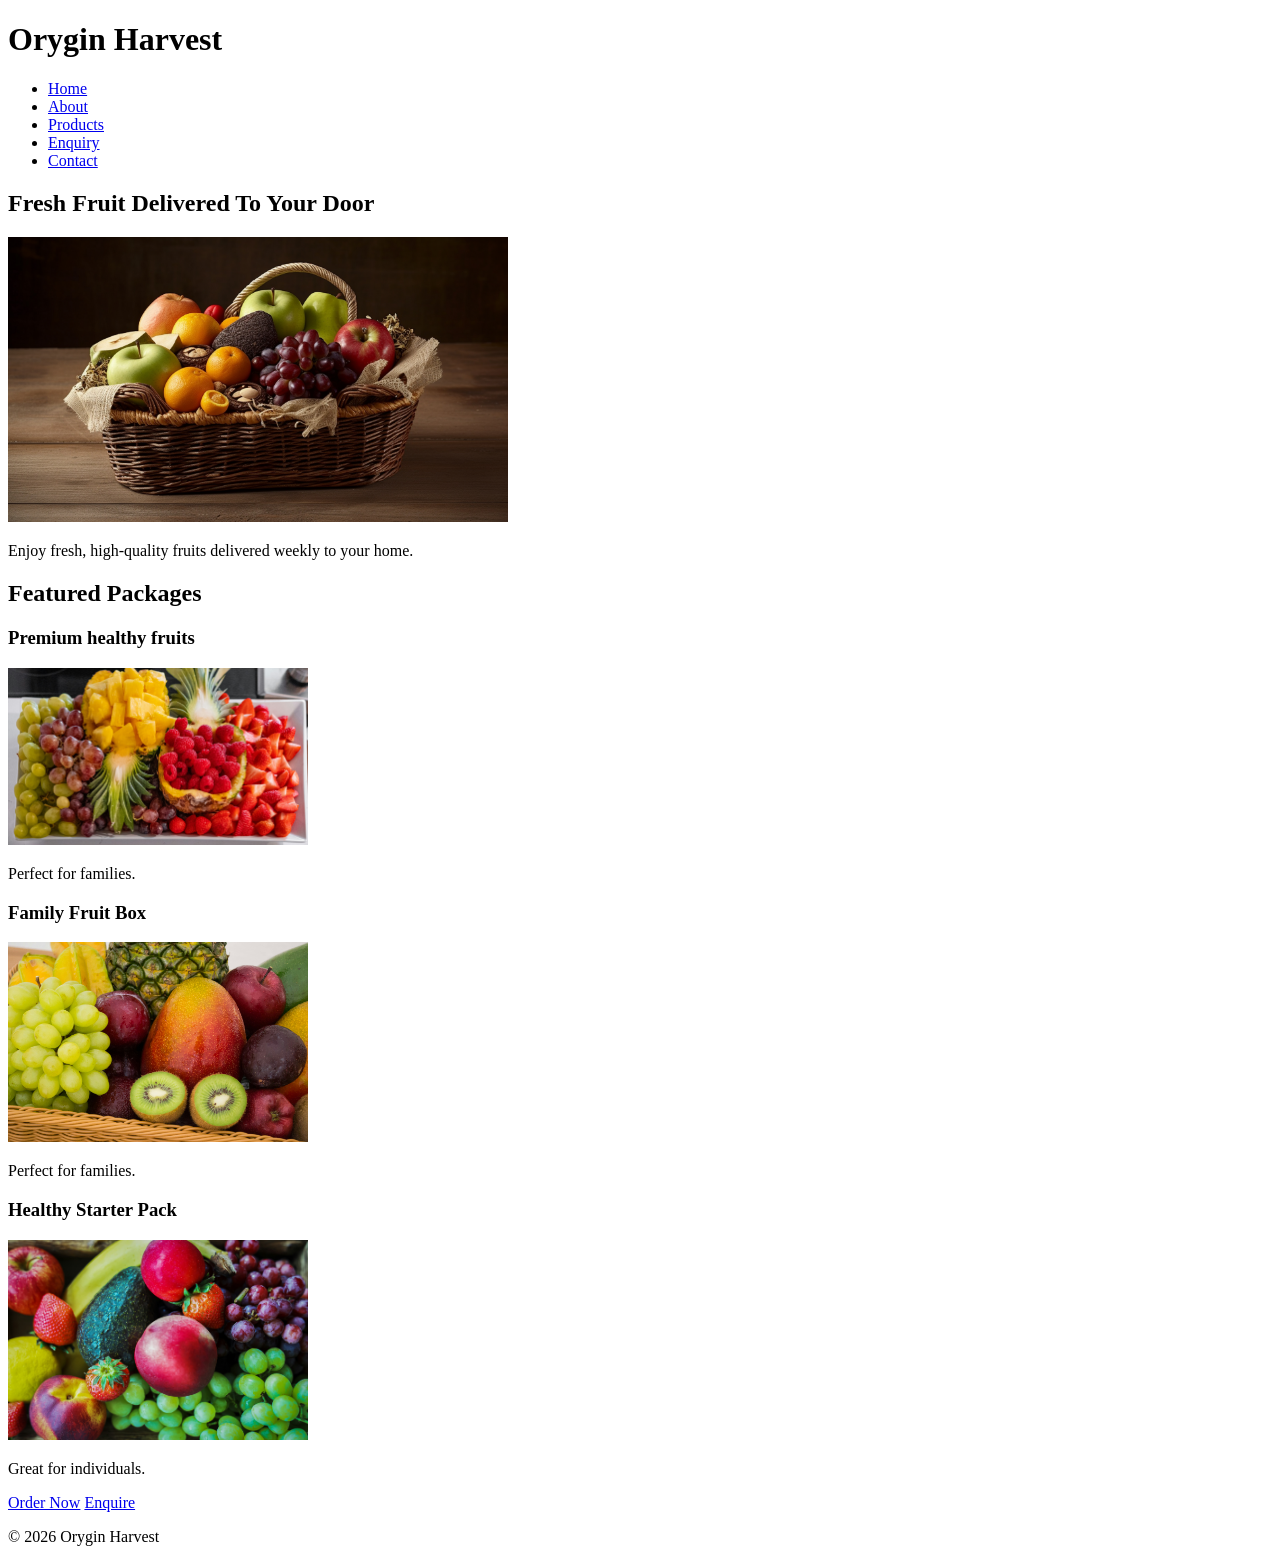
==== index.html @ dfe059b6 "Initial commit" ====
<!DOCTYPE html>
<html lang="en">
<head>
    <meta charset="UTF-8">
    <meta name="viewport" content="width=device-width, initial-scale=1.0">
    <title>Orygin Harvest - Home</title>
</head>
<body>

<!-- HEADER -->
<header>
    <h1>Orygin Harvest</h1>

    <!-- NAVIGATION -->
    <nav>
        <ul>
            <li><a href="index.html">Home</a></li>
            <li><a href="about.html">About</a></li>
            <li><a href="products.html">Products</a></li>
            <li><a href="enquiry.html">Enquiry</a></li>
            <li><a href="contact.html">Contact</a></li>
        </ul>
    </nav>
</header>

<!-- MAIN CONTENT -->
<main>

    <!-- HERO SECTION -->
    <section>
        <h2>Fresh Fruit Delivered To Your Door</h2>
        <img src="img/heroimage.jpg" alt="Fresh fruit box" width="500"> 
        <p>Enjoy fresh, high-quality fruits delivered weekly to your home.</p>
    
    </section>

    <!-- FEATURED PRODUCTS -->
    <section>
        <h2>Featured Packages</h2>

        <article>
            <h3>Premium healthy fruits</h3>
            <img src="img/featureone.jpg" alt="Premium" width="300">
            <p>Perfect for families.</p>
        </article>

        <article>
            <h3>Family Fruit Box</h3>
            <img src="img/featuretwo.jpg" alt="Family fruit box" width="300">
            <p>Perfect for families.</p>
        </article>

        <article>
            <h3>Healthy Starter Pack</h3>
            <img src="img/featurethree.jpg" alt="Starter fruit pack" width="300">
            <p>Great for individuals.</p>
        </article>
</div>

        <!-- Buttons Section -->
        <div>
            <a href="enquiry.html">Order Now</a>
            <a href="enquiry.html">Enquire</a>
        </div>

    </section>

</main>

<!-- FOOTER -->
<footer>
    <p>&copy; 2026 Orygin Harvest</p>
</footer>

</body>
</html>
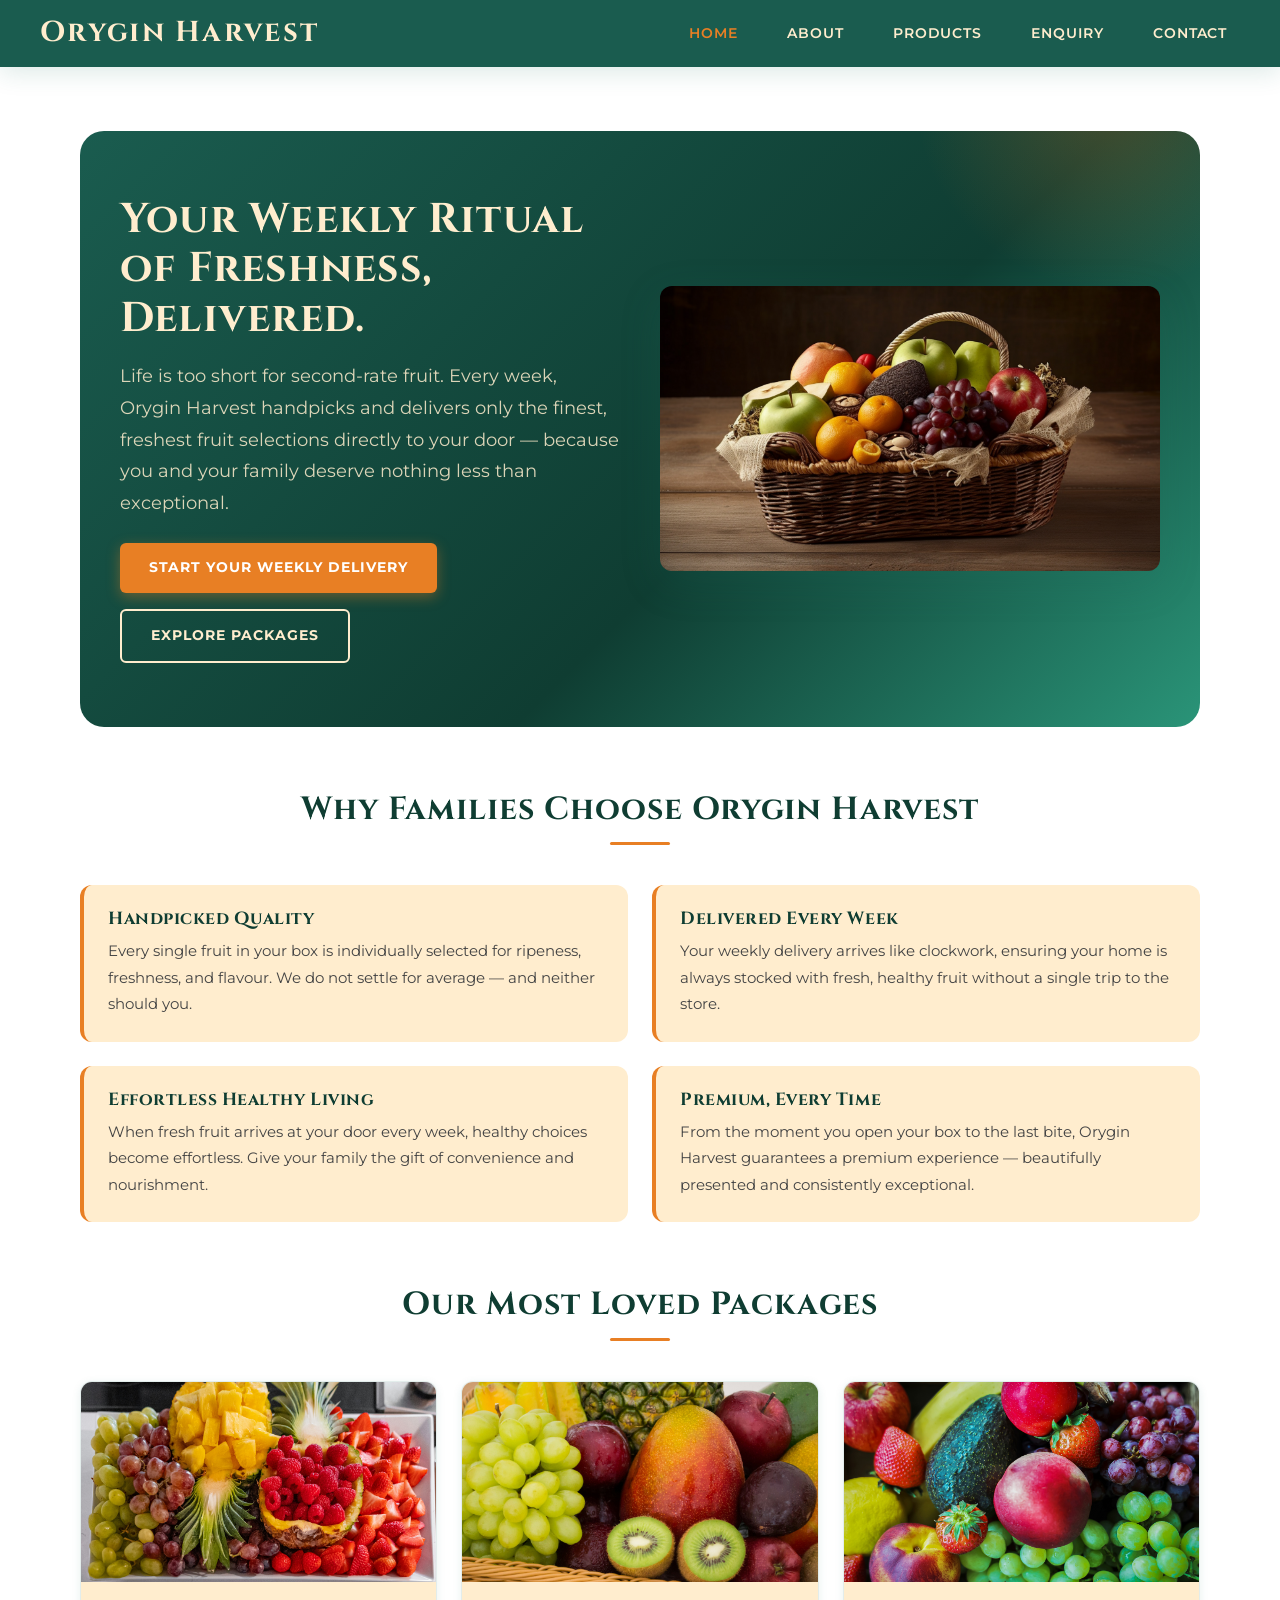
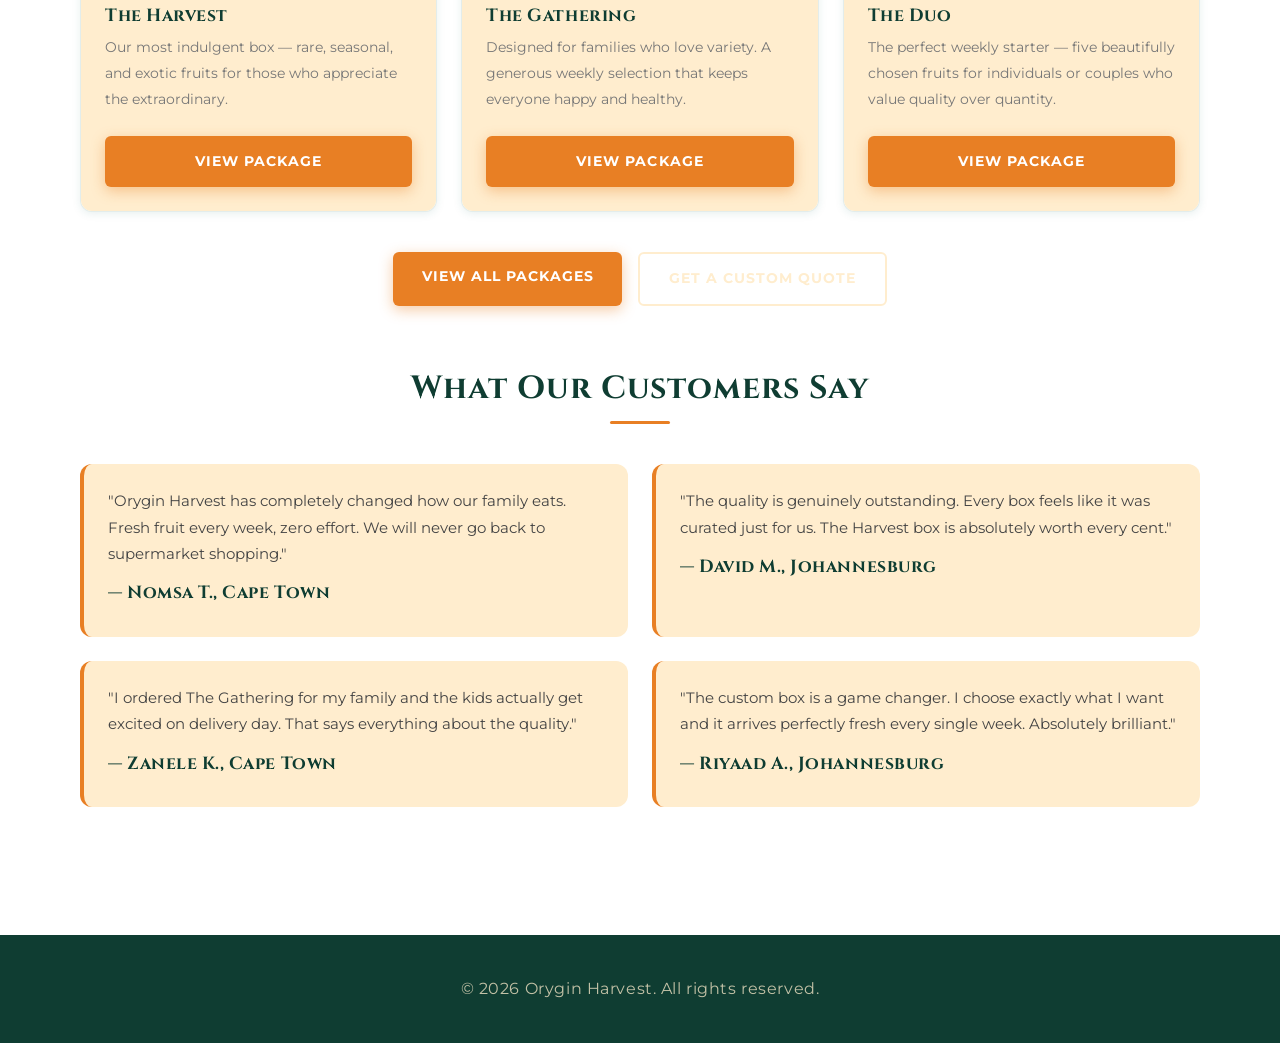
==== commit 0632734f: "Part 2: CSS styling, responsive design, updated content and README" ====
--- a/index.html
+++ b/index.html
@@ -4,17 +4,23 @@
     <meta charset="UTF-8">
     <meta name="viewport" content="width=device-width, initial-scale=1.0">
     <title>Orygin Harvest - Home</title>
+    <link rel="preconnect" href="https://fonts.googleapis.com">
+    <link rel="preconnect" href="https://fonts.gstatic.com" crossorigin>
+    <link href="https://fonts.googleapis.com/css2?family=Cinzel:wght@400;600;700&family=Montserrat:wght@400;500;600;700&display=swap" rel="stylesheet">
+    <link rel="stylesheet" href="css/style.css">
 </head>
 <body>
 
-<!-- HEADER -->
 <header>
     <h1>Orygin Harvest</h1>
-
-    <!-- NAVIGATION -->
+    <button class="nav-toggle" aria-label="Toggle navigation" onclick="document.querySelector('nav ul').classList.toggle('open')">
+        <span></span>
+        <span></span>
+        <span></span>
+    </button>
     <nav>
         <ul>
-            <li><a href="index.html">Home</a></li>
+            <li><a href="index.html" class="active">Home</a></li>
             <li><a href="about.html">About</a></li>
             <li><a href="products.html">Products</a></li>
             <li><a href="enquiry.html">Enquiry</a></li>
@@ -23,53 +29,112 @@
     </nav>
 </header>
 
-<!-- MAIN CONTENT -->
 <main>
 
     <!-- HERO SECTION -->
-    <section>
-        <h2>Fresh Fruit Delivered To Your Door</h2>
-        <img src="img/heroimage.jpg" alt="Fresh fruit box" width="500"> 
-        <p>Enjoy fresh, high-quality fruits delivered weekly to your home.</p>
-    
+    <section class="hero">
+        <div class="hero-text">
+            <h2>Your Weekly Ritual of Freshness, Delivered.</h2>
+            <p>Life is too short for second-rate fruit. Every week, Orygin Harvest handpicks and delivers only the finest, freshest fruit selections directly to your door — because you and your family deserve nothing less than exceptional.</p>
+            <div class="cta-buttons">
+                <a href="enquiry.html" class="btn-primary">Start Your Weekly Delivery</a>
+                <a href="products.html" class="btn-secondary">Explore Packages</a>
+            </div>
+        </div>
+        <div class="hero-image">
+            <img src="img/heroimage.jpg" alt="A beautifully arranged Orygin Harvest premium fruit box ready for delivery">
+        </div>
     </section>
 
-    <!-- FEATURED PRODUCTS -->
+    <!-- WHY CHOOSE US -->
     <section>
-        <h2>Featured Packages</h2>
+        <h2 class="section-title">Why Families Choose Orygin Harvest</h2>
+        <div class="values-grid">
+            <div class="value-card">
+                <h3>Handpicked Quality</h3>
+                <p>Every single fruit in your box is individually selected for ripeness, freshness, and flavour. We do not settle for average — and neither should you.</p>
+            </div>
+            <div class="value-card">
+                <h3>Delivered Every Week</h3>
+                <p>Your weekly delivery arrives like clockwork, ensuring your home is always stocked with fresh, healthy fruit without a single trip to the store.</p>
+            </div>
+            <div class="value-card">
+                <h3>Effortless Healthy Living</h3>
+                <p>When fresh fruit arrives at your door every week, healthy choices become effortless. Give your family the gift of convenience and nourishment.</p>
+            </div>
+            <div class="value-card">
+                <h3>Premium, Every Time</h3>
+                <p>From the moment you open your box to the last bite, Orygin Harvest guarantees a premium experience — beautifully presented and consistently exceptional.</p>
+            </div>
+        </div>
+    </section>
 
-        <article>
-            <h3>Premium healthy fruits</h3>
-            <img src="img/featureone.jpg" alt="Premium" width="300">
-            <p>Perfect for families.</p>
-        </article>
+    <!-- FEATURED PACKAGES -->
+    <section>
+        <h2 class="section-title">Our Most Loved Packages</h2>
+        <div class="featured-grid">
 
-        <article>
-            <h3>Family Fruit Box</h3>
-            <img src="img/featuretwo.jpg" alt="Family fruit box" width="300">
-            <p>Perfect for families.</p>
-        </article>
+            <article class="card">
+                <img src="img/featureone.jpg" alt="The Harvest premium exotic fruit selection">
+                <div class="card-body">
+                    <h3>The Harvest</h3>
+                    <p>Our most indulgent box — rare, seasonal, and exotic fruits for those who appreciate the extraordinary.</p>
+                    <a href="products.html" class="btn-primary">View Package</a>
+                </div>
+            </article>
 
-        <article>
-            <h3>Healthy Starter Pack</h3>
-            <img src="img/featurethree.jpg" alt="Starter fruit pack" width="300">
-            <p>Great for individuals.</p>
-        </article>
-</div>
+            <article class="card">
+                <img src="img/featuretwo.jpg" alt="The Gathering family fruit box">
+                <div class="card-body">
+                    <h3>The Gathering</h3>
+                    <p>Designed for families who love variety. A generous weekly selection that keeps everyone happy and healthy.</p>
+                    <a href="products.html" class="btn-primary">View Package</a>
+                </div>
+            </article>
 
-        <!-- Buttons Section -->
-        <div>
-            <a href="enquiry.html">Order Now</a>
-            <a href="enquiry.html">Enquire</a>
+            <article class="card">
+                <img src="img/featurethree.jpg" alt="The Duo starter fruit pack">
+                <div class="card-body">
+                    <h3>The Duo</h3>
+                    <p>The perfect weekly starter — five beautifully chosen fruits for individuals or couples who value quality over quantity.</p>
+                    <a href="products.html" class="btn-primary">View Package</a>
+                </div>
+            </article>
+
         </div>
+        <div class="cta-buttons" style="justify-content: center;">
+            <a href="products.html" class="btn-primary">View All Packages</a>
+            <a href="enquiry.html" class="btn-secondary">Get a Custom Quote</a>
+        </div>
+    </section>
 
+    <!-- SOCIAL PROOF -->
+    <section>
+        <h2 class="section-title">What Our Customers Say</h2>
+        <div class="values-grid">
+            <div class="value-card">
+                <p>"Orygin Harvest has completely changed how our family eats. Fresh fruit every week, zero effort. We will never go back to supermarket shopping."</p>
+                <h3 style="margin-top: 1rem;">— Nomsa T., Cape Town</h3>
+            </div>
+            <div class="value-card">
+                <p>"The quality is genuinely outstanding. Every box feels like it was curated just for us. The Harvest box is absolutely worth every cent."</p>
+                <h3 style="margin-top: 1rem;">— David M., Johannesburg</h3>
+            </div>
+            <div class="value-card">
+                <p>"I ordered The Gathering for my family and the kids actually get excited on delivery day. That says everything about the quality."</p>
+                <h3 style="margin-top: 1rem;">— Zanele K., Cape Town</h3>
+            </div>
+            <div class="value-card">
+                <p>"The custom box is a game changer. I choose exactly what I want and it arrives perfectly fresh every single week. Absolutely brilliant."</p>
+                <h3 style="margin-top: 1rem;">— Riyaad A., Johannesburg</h3>
+            </div>
+        </div>
     </section>
 
 </main>
 
-<!-- FOOTER -->
 <footer>
-    <p>&copy; 2026 Orygin Harvest</p>
+    <p>&copy; 2026 Orygin Harvest. All rights reserved.</p>
 </footer>
 
 </body>
--- a/css/style.css
+++ b/css/style.css
@@ -0,0 +1,853 @@
+/* ============================================================
+   ORYGIN HARVEST — Main Stylesheet
+   Part 2: CSS Styling & Responsive Design
+   Student: Grace Pakuda | ST10538235 | WEDE5020
+   ============================================================ */
+
+/* ─── 1. CSS VARIABLES (Brand Colours & Typography) ──────── */
+:root {
+    --green:       #1a5c4f;
+    --green-dark:  #0f3d32;
+    --green-light: #2a9478;
+    --orange:      #E87F24;
+    --orange-light:#f5a05a;
+    --beige:       #FFEDCE;
+    --beige-dark:  #f5d9a4;
+    --white:       #ffffff;
+    --text-dark:   #1a1a1a;
+    --text-mid:    #444444;
+    --text-light:  #777777;
+
+    /* Typography */
+    --font-heading: 'Cinzel', serif;
+    --font-body:    'Montserrat', sans-serif;
+
+    /* Spacing scale */
+    --space-xs:  0.5rem;
+    --space-sm:  1rem;
+    --space-md:  1.5rem;
+    --space-lg:  2.5rem;
+    --space-xl:  4rem;
+
+    /* Border radius */
+    --radius-sm: 6px;
+    --radius-md: 12px;
+    --radius-lg: 24px;
+
+    /* Shadows */
+    --shadow-sm: 0 2px 8px rgba(31,111,95,0.10);
+    --shadow-md: 0 6px 24px rgba(31,111,95,0.15);
+    --shadow-lg: 0 12px 40px rgba(31,111,95,0.20);
+
+    /* Transitions */
+    --transition: 0.3s ease;
+}
+
+/* ─── 2. CSS RESET & BASE STYLES ─────────────────────────── */
+*,
+*::before,
+*::after {
+    box-sizing: border-box;
+    margin: 0;
+    padding: 0;
+}
+
+html {
+    font-size: 16px;
+    scroll-behavior: smooth;
+}
+
+body {
+    font-family: var(--font-body);
+    font-size: 1rem;
+    color: var(--text-dark);
+    background-color: var(--white);
+    line-height: 1.7;
+    -webkit-font-smoothing: antialiased;
+}
+
+img {
+    max-width: 100%;
+    height: auto;
+    display: block;
+}
+
+a {
+    color: inherit;
+    text-decoration: none;
+}
+
+ul {
+    list-style: none;
+}
+
+/* ─── 3. TYPOGRAPHY ──────────────────────────────────────── */
+h1, h2, h3, h4 {
+    font-family: var(--font-heading);
+    color: var(--green-dark);
+    line-height: 1.2;
+    letter-spacing: 0.03em;
+}
+
+h1 { font-size: clamp(1.8rem, 4vw, 2.8rem); }
+h2 { font-size: clamp(1.4rem, 3vw, 2rem);   margin-bottom: var(--space-md); }
+h3 { font-size: clamp(1.1rem, 2.5vw, 1.4rem); }
+h4 { font-size: 1rem; }
+
+p {
+    font-size: 1rem;
+    color: var(--text-mid);
+    line-height: 1.8;
+    max-width: 65ch;
+}
+
+/* ─── 4. HEADER & NAVIGATION ─────────────────────────────── */
+header {
+    background-color: var(--green);
+    padding: var(--space-sm) var(--space-lg);
+    display: flex;
+    align-items: center;
+    justify-content: space-between;
+    position: sticky;
+    top: 0;
+    z-index: 100;
+    box-shadow: var(--shadow-md);
+    gap: var(--space-sm);
+}
+
+header h1 {
+    color: var(--beige);
+    font-size: clamp(1.2rem, 3vw, 1.8rem);
+    letter-spacing: 0.08em;
+    white-space: nowrap;
+}
+
+/* Navigation */
+nav ul {
+    display: flex;
+    gap: var(--space-md);
+    align-items: center;
+    flex-wrap: wrap;
+}
+
+/* For pages that use pipe-separated nav (contact, enquiry, products) */
+nav {
+    display: flex;
+    gap: var(--space-sm);
+    flex-wrap: wrap;
+    align-items: center;
+}
+
+nav a {
+    color: var(--beige);
+    font-family: var(--font-body);
+    font-size: 0.9rem;
+    font-weight: 600;
+    letter-spacing: 0.06em;
+    text-transform: uppercase;
+    padding: 0.4rem 0.8rem;
+    border-radius: var(--radius-sm);
+    transition: background-color var(--transition), color var(--transition);
+    position: relative;
+}
+
+nav a::after {
+    content: '';
+    position: absolute;
+    bottom: 0;
+    left: 50%;
+    transform: translateX(-50%);
+    width: 0;
+    height: 2px;
+    background-color: var(--orange);
+    transition: width var(--transition);
+    border-radius: 2px;
+}
+
+nav a:hover {
+    color: var(--orange-light);
+    background-color: rgba(255,237,206,0.08);
+}
+
+nav a:hover::after {
+    width: 80%;
+}
+
+/* Active page link */
+nav a.active {
+    color: var(--orange);
+}
+
+/* Hamburger menu button (hidden on desktop) */
+.nav-toggle {
+    display: none;
+    flex-direction: column;
+    gap: 5px;
+    cursor: pointer;
+    background: none;
+    border: none;
+    padding: 0.3rem;
+}
+
+.nav-toggle span {
+    display: block;
+    width: 26px;
+    height: 2px;
+    background-color: var(--beige);
+    border-radius: 2px;
+    transition: transform var(--transition), opacity var(--transition);
+}
+
+/* ─── 5. MAIN CONTENT WRAPPER ────────────────────────────── */
+main {
+    max-width: 1200px;
+    margin: 0 auto;
+    padding: var(--space-xl) var(--space-lg);
+}
+
+/* Section spacing */
+main section,
+main > h2 {
+    margin-bottom: var(--space-xl);
+}
+
+/* ─── 6. HERO SECTION (index.html) ───────────────────────── */
+.hero {
+    background: linear-gradient(135deg, var(--green) 0%, var(--green-dark) 60%, var(--green-light) 100%);
+    border-radius: var(--radius-lg);
+    padding: var(--space-xl) var(--space-lg);
+    color: var(--white);
+    display: grid;
+    grid-template-columns: 1fr 1fr;
+    gap: var(--space-lg);
+    align-items: center;
+    margin-bottom: var(--space-xl);
+    position: relative;
+    overflow: hidden;
+}
+
+.hero::before {
+    content: '';
+    position: absolute;
+    top: -40%;
+    right: -10%;
+    width: 400px;
+    height: 400px;
+    background: radial-gradient(circle, rgba(232,127,36,0.25) 0%, transparent 70%);
+    pointer-events: none;
+}
+
+.hero-text h2 {
+    color: var(--beige);
+    font-size: clamp(1.6rem, 4vw, 2.6rem);
+    margin-bottom: var(--space-sm);
+}
+
+.hero-text p {
+    color: rgba(255,237,206,0.85);
+    font-size: 1.1rem;
+    max-width: 45ch;
+    margin-bottom: var(--space-md);
+}
+
+.hero-image img {
+    border-radius: var(--radius-md);
+    box-shadow: var(--shadow-lg);
+    width: 100%;
+    object-fit: cover;
+    max-height: 380px;
+}
+
+/* CTA Buttons */
+.cta-buttons {
+    display: flex;
+    gap: var(--space-sm);
+    flex-wrap: wrap;
+    margin-top: var(--space-sm);
+}
+
+.btn-primary,
+.btn-secondary,
+.btn-submit {
+    display: inline-block;
+    font-family: var(--font-body);
+    font-size: 0.9rem;
+    font-weight: 700;
+    letter-spacing: 0.07em;
+    text-transform: uppercase;
+    padding: 0.8rem 1.8rem;
+    border-radius: var(--radius-sm);
+    transition: transform var(--transition), box-shadow var(--transition), background-color var(--transition);
+    cursor: pointer;
+    border: none;
+}
+
+.btn-primary {
+    background-color: var(--orange);
+    color: var(--white);
+    box-shadow: 0 4px 14px rgba(232,127,36,0.40);
+}
+
+.btn-primary:hover {
+    background-color: var(--orange-light);
+    transform: translateY(-2px);
+    box-shadow: 0 6px 20px rgba(232,127,36,0.50);
+}
+
+.btn-secondary {
+    background-color: transparent;
+    color: var(--beige);
+    border: 2px solid var(--beige);
+}
+
+.btn-secondary:hover {
+    background-color: var(--beige);
+    color: var(--green-dark);
+    transform: translateY(-2px);
+}
+
+.btn-submit {
+    background-color: var(--green);
+    color: var(--white);
+    box-shadow: var(--shadow-sm);
+    width: 100%;
+    padding: 1rem;
+    font-size: 1rem;
+    margin-top: var(--space-sm);
+}
+
+.btn-submit:hover {
+    background-color: var(--green-dark);
+    transform: translateY(-2px);
+    box-shadow: var(--shadow-md);
+}
+
+/* ─── 7. FEATURED PACKAGES (index.html) ──────────────────── */
+.section-title {
+    font-family: var(--font-heading);
+    color: var(--green-dark);
+    font-size: clamp(1.4rem, 3vw, 2rem);
+    margin-bottom: var(--space-lg);
+    text-align: center;
+    position: relative;
+    padding-bottom: var(--space-sm);
+}
+
+.section-title::after {
+    content: '';
+    position: absolute;
+    bottom: 0;
+    left: 50%;
+    transform: translateX(-50%);
+    width: 60px;
+    height: 3px;
+    background-color: var(--orange);
+    border-radius: 2px;
+}
+
+.featured-grid {
+    display: grid;
+    grid-template-columns: repeat(3, 1fr);
+    gap: var(--space-md);
+    margin-bottom: var(--space-lg);
+}
+
+/* ─── 8. PRODUCT CARDS ───────────────────────────────────── */
+.card {
+    background-color: var(--white);
+    border: 1px solid rgba(31,111,95,0.12);
+    border-radius: var(--radius-md);
+    overflow: hidden;
+    box-shadow: var(--shadow-sm);
+    transition: transform var(--transition), box-shadow var(--transition);
+    display: flex;
+    flex-direction: column;
+}
+
+.card:hover {
+    transform: translateY(-6px);
+    box-shadow: var(--shadow-lg);
+}
+
+.card img {
+    width: 100%;
+    height: 200px;
+    object-fit: cover;
+}
+
+.card-body {
+    padding: var(--space-md);
+    flex: 1;
+    display: flex;
+    flex-direction: column;
+    gap: var(--space-xs);
+    background-color: var(--beige);
+}
+
+.card-body h3 {
+    font-size: 1.1rem;
+}
+
+.card-body p {
+    font-size: 0.9rem;
+    color: var(--text-light);
+    flex: 1;
+}
+
+.card-price {
+    font-family: var(--font-heading);
+    font-size: 1.2rem;
+    color: var(--orange);
+    font-weight: 700;
+    margin-top: var(--space-xs);
+}
+
+.card .btn-primary {
+    margin-top: var(--space-sm);
+    text-align: center;
+    width: 100%;
+}
+
+/* ─── 9. ABOUT PAGE ──────────────────────────────────────── */
+.about-intro {
+    display: grid;
+    grid-template-columns: 1fr 1fr;
+    gap: var(--space-lg);
+    align-items: center;
+    margin-bottom: var(--space-xl);
+}
+
+.about-intro img {
+    border-radius: var(--radius-md);
+    box-shadow: var(--shadow-md);
+    width: 100%;
+    object-fit: cover;
+    max-height: 360px;
+}
+
+.about-intro .text-block {
+    display: flex;
+    flex-direction: column;
+    gap: var(--space-sm);
+}
+
+.values-grid {
+    display: grid;
+    grid-template-columns: 1fr 1fr;
+    gap: var(--space-md);
+}
+
+.value-card {
+    background-color: var(--beige);
+    border-radius: var(--radius-md);
+    padding: var(--space-md);
+    border-left: 4px solid var(--orange);
+    transition: transform var(--transition);
+}
+
+.value-card:hover {
+    transform: translateY(-3px);
+}
+
+.value-card h3 {
+    margin-bottom: var(--space-xs);
+    font-size: 1.1rem;
+}
+
+.value-card p {
+    font-size: 0.92rem;
+}
+
+/* ─── 10. PRODUCTS PAGE ───────────────────────────────────── */
+.products-grid {
+    display: grid;
+    grid-template-columns: repeat(3, 1fr);
+    gap: var(--space-md);
+}
+
+.product-badge {
+    display: inline-block;
+    background-color: var(--green);
+    color: var(--white);
+    font-size: 0.7rem;
+    font-weight: 700;
+    letter-spacing: 0.1em;
+    text-transform: uppercase;
+    padding: 0.25rem 0.7rem;
+    border-radius: 20px;
+    margin-bottom: var(--space-xs);
+}
+
+/* ─── 11. ENQUIRY & CONTACT FORMS ────────────────────────── */
+.form-wrapper {
+    background-color: var(--beige);
+    border-radius: var(--radius-lg);
+    padding: var(--space-xl);
+    max-width: 680px;
+    margin: 0 auto;
+    box-shadow: var(--shadow-md);
+}
+
+.form-wrapper h2 {
+    text-align: center;
+    margin-bottom: var(--space-lg);
+}
+
+.form-group {
+    display: flex;
+    flex-direction: column;
+    gap: 0.4rem;
+    margin-bottom: var(--space-md);
+}
+
+.form-group label {
+    font-weight: 600;
+    font-size: 0.9rem;
+    color: var(--green-dark);
+    letter-spacing: 0.04em;
+    text-transform: uppercase;
+}
+
+.form-group input,
+.form-group textarea,
+.form-group select {
+    width: 100%;
+    padding: 0.8rem 1rem;
+    border: 2px solid rgba(31,111,95,0.20);
+    border-radius: var(--radius-sm);
+    font-family: var(--font-body);
+    font-size: 1rem;
+    color: var(--text-dark);
+    background-color: var(--white);
+    transition: border-color var(--transition), box-shadow var(--transition);
+    outline: none;
+}
+
+.form-group input:focus,
+.form-group textarea:focus,
+.form-group select:focus {
+    border-color: var(--green);
+    box-shadow: 0 0 0 3px rgba(31,111,95,0.12);
+}
+
+.form-group textarea {
+    min-height: 130px;
+    resize: vertical;
+}
+
+/* ─── 12. CONTACT PAGE ────────────────────────────────────── */
+.contact-layout {
+    display: grid;
+    grid-template-columns: 1fr 1.5fr;
+    gap: var(--space-xl);
+    align-items: start;
+}
+
+.contact-info {
+    background-color: var(--green);
+    border-radius: var(--radius-lg);
+    padding: var(--space-lg);
+    color: var(--white);
+}
+
+.contact-info h2 {
+    color: var(--beige);
+    margin-bottom: var(--space-md);
+}
+
+.contact-detail {
+    display: flex;
+    flex-direction: column;
+    gap: var(--space-xs);
+    margin-bottom: var(--space-md);
+}
+
+.contact-detail p {
+    color: rgba(255,237,206,0.90);
+    font-size: 0.95rem;
+    max-width: unset;
+}
+
+.contact-detail strong {
+    color: var(--beige);
+    font-size: 0.8rem;
+    text-transform: uppercase;
+    letter-spacing: 0.08em;
+}
+
+.location-badge {
+    display: inline-block;
+    background-color: rgba(255,237,206,0.15);
+    border: 1px solid rgba(255,237,206,0.30);
+    color: var(--beige);
+    padding: 0.4rem 1rem;
+    border-radius: 20px;
+    font-size: 0.85rem;
+    font-weight: 600;
+    margin-right: 0.5rem;
+    margin-bottom: 0.5rem;
+}
+
+/* ─── 13. PAGE HERO BANNER (inner pages) ─────────────────── */
+.page-banner {
+    background: linear-gradient(135deg, var(--green) 0%, var(--green-dark) 100%);
+    padding: var(--space-xl) var(--space-lg);
+    text-align: center;
+    margin-bottom: var(--space-xl);
+}
+
+.page-banner h2 {
+    color: var(--beige);
+    font-size: clamp(1.6rem, 4vw, 2.4rem);
+    margin-bottom: var(--space-xs);
+}
+
+.page-banner p {
+    color: rgba(255,237,206,0.80);
+    font-size: 1.05rem;
+    margin: 0 auto;
+    max-width: 55ch;
+    text-align: center;
+}
+
+/* ─── 14. FOOTER ─────────────────────────────────────────── */
+footer {
+    background-color: var(--green-dark);
+    color: var(--beige);
+    text-align: center;
+    padding: var(--space-lg);
+    font-size: 0.9rem;
+    letter-spacing: 0.04em;
+    margin-top: auto;
+}
+
+footer p {
+    color: rgba(255,237,206,0.75);
+    max-width: unset;
+}
+
+footer a {
+    color: var(--orange-light);
+    transition: color var(--transition);
+}
+
+footer a:hover {
+    color: var(--orange);
+}
+
+/* ─── 15. UTILITY CLASSES ────────────────────────────────── */
+.text-center { text-align: center; }
+.text-orange  { color: var(--orange); }
+.mt-sm { margin-top: var(--space-sm); }
+.mt-md { margin-top: var(--space-md); }
+
+/* ─── 16. PSEUDO-CLASSES & INTERACTIVE STATES ────────────── */
+
+/* All buttons active state */
+.btn-primary:active,
+.btn-secondary:active,
+.btn-submit:active {
+    transform: translateY(0);
+}
+
+/* Form inputs hover */
+.form-group input:hover,
+.form-group textarea:hover,
+.form-group select:hover {
+    border-color: rgba(31,111,95,0.40);
+}
+
+/* Card image zoom on hover */
+.card:hover img {
+    transform: scale(1.03);
+    transition: transform 0.4s ease;
+}
+
+.card img {
+    transition: transform 0.4s ease;
+}
+
+/* Link underline hover in body text */
+main p a:hover {
+    color: var(--green);
+    text-decoration: underline;
+}
+
+/* Select element arrow styling */
+.form-group select {
+    appearance: none;
+    background-image: url("data:image/svg+xml,%3Csvg xmlns='http://www.w3.org/2000/svg' width='12' height='8' viewBox='0 0 12 8'%3E%3Cpath d='M1 1l5 5 5-5' stroke='%231F6F5F' stroke-width='2' fill='none' stroke-linecap='round'/%3E%3C/svg%3E");
+    background-repeat: no-repeat;
+    background-position: right 1rem center;
+    padding-right: 2.5rem;
+}
+
+/* ─── 17. RESPONSIVE — TABLET (max-width: 900px) ─────────── */
+@media (max-width: 900px) {
+
+    /* Header */
+    header {
+        padding: var(--space-sm);
+        flex-wrap: wrap;
+    }
+
+    /* Hero becomes single column */
+    .hero {
+        grid-template-columns: 1fr;
+        padding: var(--space-lg) var(--space-md);
+    }
+
+    .hero-image {
+        order: -1;
+    }
+
+    .hero-image img {
+        max-height: 260px;
+    }
+
+    /* About intro stacks */
+    .about-intro {
+        grid-template-columns: 1fr;
+    }
+
+    /* Values grid */
+    .values-grid {
+        grid-template-columns: 1fr;
+    }
+
+    /* Featured grid: 2 columns */
+    .featured-grid {
+        grid-template-columns: repeat(2, 1fr);
+    }
+
+    /* Products grid: 2 columns */
+    .products-grid {
+        grid-template-columns: repeat(2, 1fr);
+    }
+
+    /* Contact layout stacks */
+    .contact-layout {
+        grid-template-columns: 1fr;
+    }
+
+    /* Main padding */
+    main {
+        padding: var(--space-lg) var(--space-md);
+    }
+
+    /* Form wrapper */
+    .form-wrapper {
+        padding: var(--space-lg);
+    }
+}
+
+/* ─── 18. RESPONSIVE — MOBILE (max-width: 600px) ─────────── */
+@media (max-width: 600px) {
+
+    /* Hamburger toggle visible */
+    .nav-toggle {
+        display: flex;
+    }
+
+    /* Nav collapses */
+    header {
+        flex-wrap: wrap;
+        position: relative;
+    }
+
+    nav ul {
+        display: none;
+        flex-direction: column;
+        width: 100%;
+        background-color: var(--green-dark);
+        border-radius: var(--radius-sm);
+        padding: var(--space-sm) 0;
+        gap: 0;
+        margin-top: var(--space-xs);
+    }
+
+    nav ul.open {
+        display: flex;
+    }
+
+    nav ul li a {
+        display: block;
+        padding: 0.7rem var(--space-sm);
+        width: 100%;
+        border-radius: 0;
+    }
+
+    nav ul li a::after {
+        display: none;
+    }
+
+    /* Pipe-nav on mobile */
+    nav {
+        flex-direction: column;
+        align-items: flex-start;
+        width: 100%;
+        gap: 0.3rem;
+    }
+
+    /* Hero section */
+    .hero {
+        padding: var(--space-md) var(--space-sm);
+        border-radius: var(--radius-md);
+    }
+
+    .hero-text h2 {
+        font-size: 1.4rem;
+    }
+
+    .hero-text p {
+        font-size: 0.95rem;
+    }
+
+    /* Buttons stack */
+    .cta-buttons {
+        flex-direction: column;
+    }
+
+    .btn-primary,
+    .btn-secondary {
+        text-align: center;
+        width: 100%;
+    }
+
+    /* Featured: single column */
+    .featured-grid {
+        grid-template-columns: 1fr;
+    }
+
+    /* Products: single column */
+    .products-grid {
+        grid-template-columns: 1fr;
+    }
+
+    /* Typography adjustments */
+    h1 { font-size: 1.4rem; }
+    h2 { font-size: 1.2rem; }
+    h3 { font-size: 1rem; }
+
+    /* Main padding */
+    main {
+        padding: var(--space-md) var(--space-sm);
+    }
+
+    /* Form */
+    .form-wrapper {
+        padding: var(--space-md) var(--space-sm);
+        border-radius: var(--radius-md);
+    }
+
+    /* Page banner */
+    .page-banner {
+        padding: var(--space-lg) var(--space-sm);
+    }
+
+    /* Footer */
+    footer {
+        padding: var(--space-md) var(--space-sm);
+        font-size: 0.8rem;
+    }
+}
